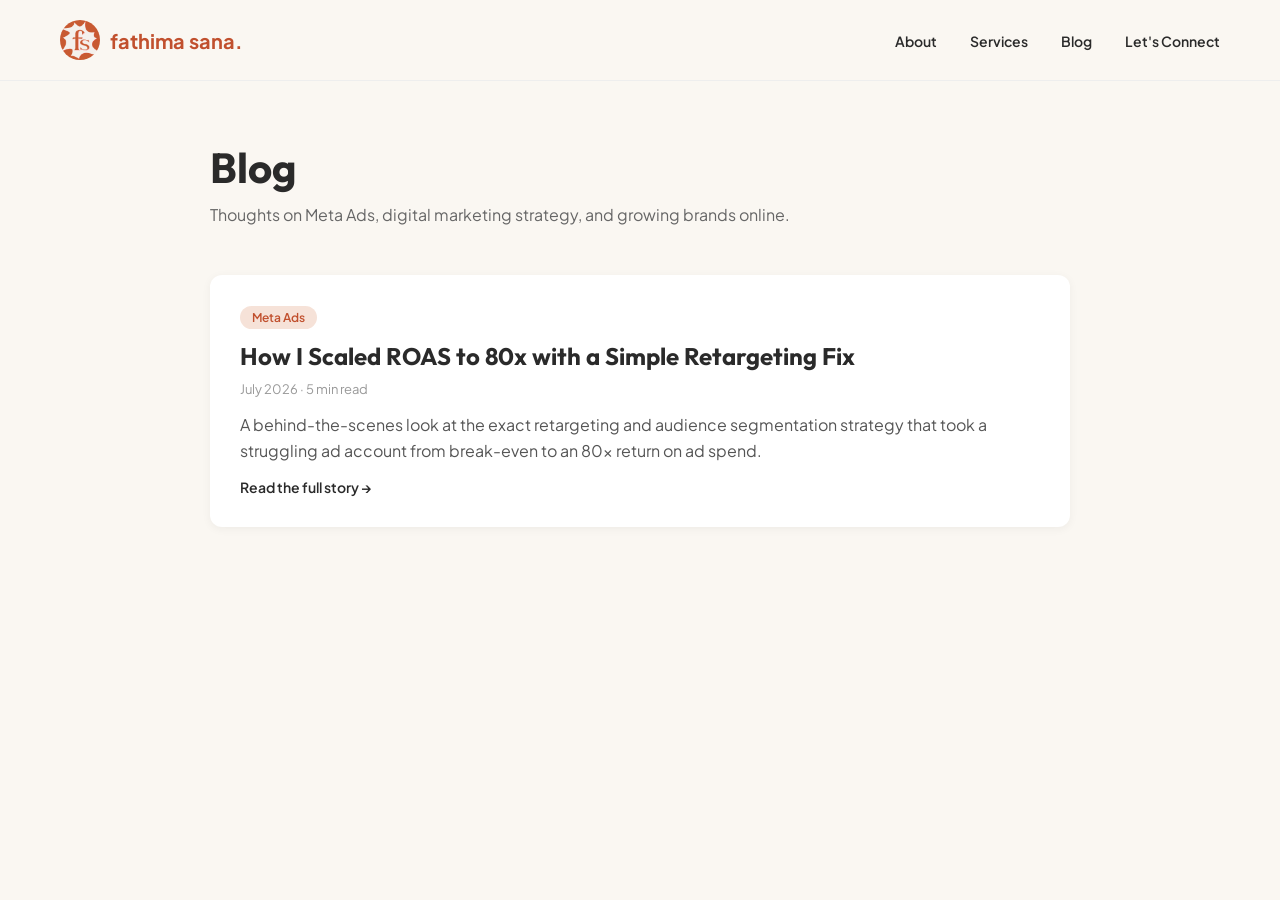
==== blog/index.html @ 4b66045c "add blog section" ====
<!DOCTYPE html>
<html lang="en">

<head>
    <meta charset="UTF-8">
    <meta name="viewport" content="width=device-width, initial-scale=1.0">
    <title>Blog | Fathima Sana C - Digital Marketing Insights</title>
    <meta name="description"
        content="Digital marketing insights, Meta Ads strategies, and lead generation tips from Fathima Sana C.">
    <link rel="icon" type="image/png" href="../logo.png">
    <link rel="preconnect" href="https://fonts.googleapis.com">
    <link rel="preconnect" href="https://fonts.gstatic.com" crossorigin>
    <link
        href="https://fonts.googleapis.com/css2?family=Outfit:wght@300;400;500;600;700&family=Plus+Jakarta+Sans:wght@400;500;600&display=swap"
        rel="stylesheet">
    <style>
        * {
            margin: 0;
            padding: 0;
            box-sizing: border-box;
        }

        body {
            font-family: 'Plus Jakarta Sans', sans-serif;
            color: #2a2a2a;
            background: #faf7f2;
        }

        h1,
        h2,
        h3 {
            font-family: 'Outfit', sans-serif;
        }

        header {
            display: flex;
            justify-content: space-between;
            align-items: center;
            padding: 20px 60px;
            background: #faf7f2;
            border-bottom: 1px solid #eee;
        }

        .logo {
            display: flex;
            align-items: center;
            gap: 10px;
            font-weight: 700;
            color: #c1502e;
            font-size: 20px;
            text-decoration: none;
        }

        .logo img {
            width: 40px;
            height: 40px;
            border-radius: 50%;
        }

        nav a {
            margin-left: 30px;
            text-decoration: none;
            color: #2a2a2a;
            font-weight: 600;
            font-size: 14px;
        }

        .container {
            max-width: 900px;
            margin: 0 auto;
            padding: 60px 20px;
        }

        .page-title {
            font-size: 42px;
            margin-bottom: 10px;
        }

        .page-subtitle {
            color: #666;
            margin-bottom: 50px;
            font-size: 16px;
        }

        .post-card {
            background: #fff;
            border-radius: 12px;
            padding: 30px;
            margin-bottom: 25px;
            box-shadow: 0 2px 10px rgba(0, 0, 0, 0.05);
            transition: transform 0.2s;
        }

        .post-card:hover {
            transform: translateY(-3px);
        }

        .post-tag {
            display: inline-block;
            background: #f6e2d8;
            color: #c1502e;
            font-size: 12px;
            font-weight: 600;
            padding: 4px 12px;
            border-radius: 20px;
            margin-bottom: 12px;
        }

        .post-card h2 {
            font-size: 24px;
            margin-bottom: 10px;
        }

        .post-card a {
            text-decoration: none;
            color: #2a2a2a;
        }

        .post-meta {
            color: #999;
            font-size: 13px;
            margin-bottom: 15px;
        }

        .post-excerpt {
            color: #555;
            line-height: 1.6;
        }

        .read-more {
            color: #c1502e;
            font-weight: 600;
            font-size: 14px;
            margin-top: 15px;
            display: inline-block;
        }
    </style>
</head>

<body>

    <header>
        <a href="../index.html" class="logo">
            <img src="../logo.png" alt="Fathima Sana logo">
            fathima sana.
        </a>
        <nav>
            <a href="../index.html#about">About</a>
            <a href="../index.html#services">Services</a>
            <a href="index.html">Blog</a>
            <a href="../index.html#connect">Let's Connect</a>
        </nav>
    </header>

    <div class="container">
        <h1 class="page-title">Blog</h1>
        <p class="page-subtitle">Thoughts on Meta Ads, digital marketing strategy, and growing brands online.</p>

        <div class="post-card">
            <span class="post-tag">Meta Ads</span>
            <h2><a href="how-i-scaled-roas.html">How I Scaled ROAS to 80x with a Simple Retargeting Fix</a></h2>
            <p class="post-meta">July 2026 · 5 min read</p>
            <p class="post-excerpt">A behind-the-scenes look at the exact retargeting and audience segmentation strategy
                that took a struggling ad account from break-even to an 80x return on ad spend.</p>
            <a href="how-i-scaled-roas.html" class="read-more">Read the full story →</a>
        </div>

    </div>

</body>

</html>
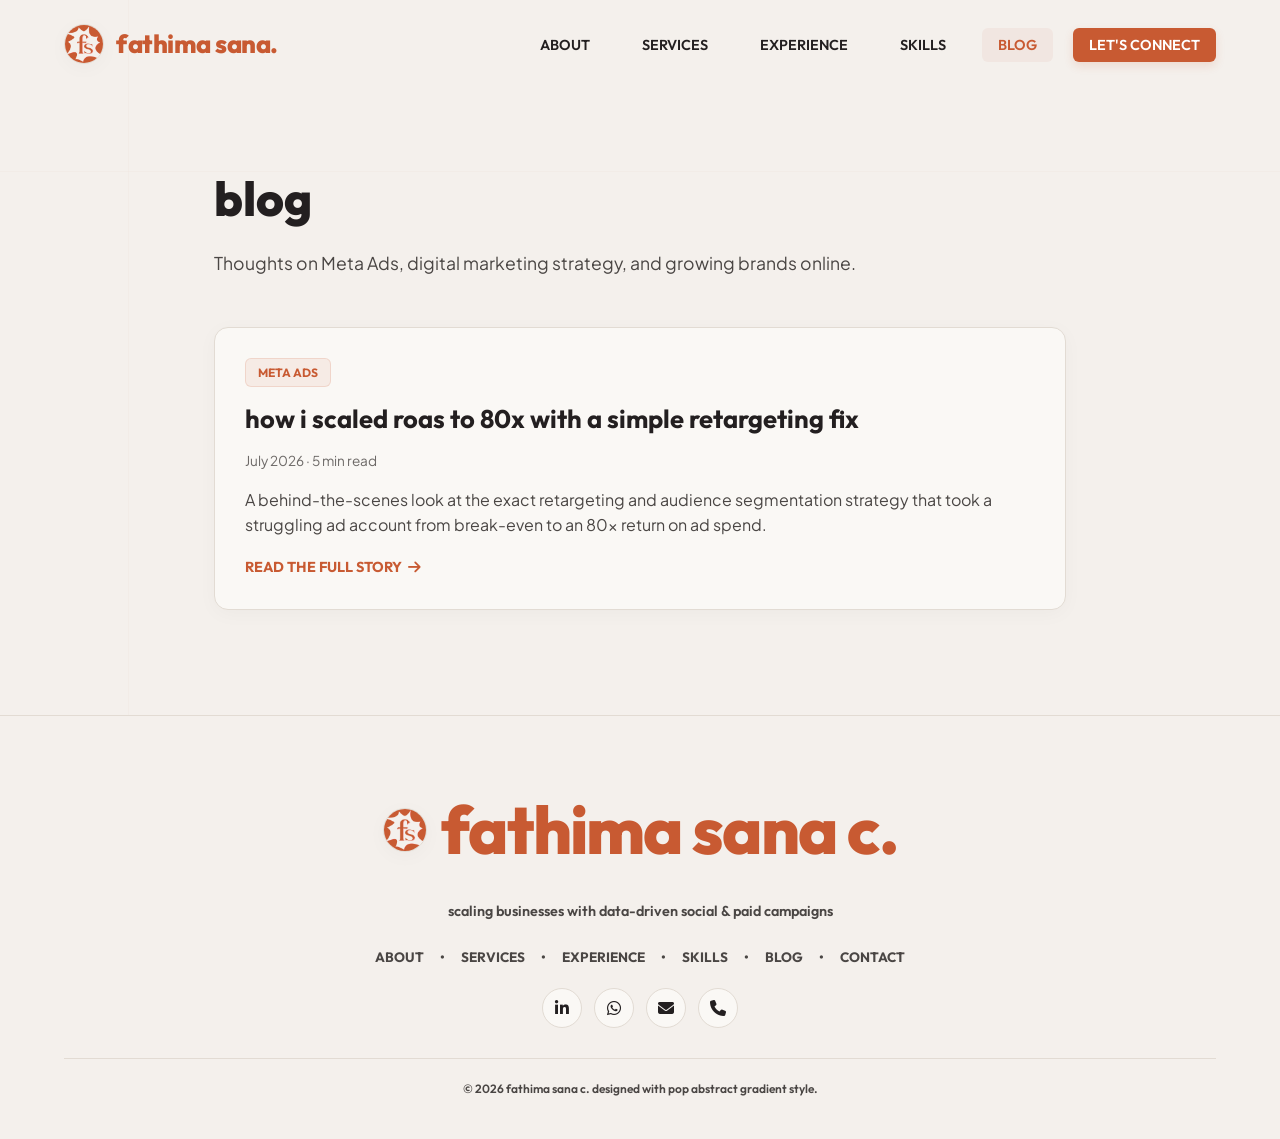
==== commit 6797e50d: "updates" ====
--- a/blog/index.html
+++ b/blog/index.html
@@ -8,151 +8,175 @@
     <meta name="description"
         content="Digital marketing insights, Meta Ads strategies, and lead generation tips from Fathima Sana C.">
     <link rel="icon" type="image/png" href="../logo.png">
+    
+    <!-- Canonical URL -->
+    <link rel="canonical" href="https://www.iamsana.com/blog">
+
+    <!-- Open Graph / Facebook -->
+    <meta property="og:type" content="website">
+    <meta property="og:url" content="https://www.iamsana.com/blog">
+    <meta property="og:title" content="Blog | Fathima Sana C - Digital Marketing Insights">
+    <meta property="og:description" content="Digital marketing insights, Meta Ads strategies, and lead generation tips from Fathima Sana C.">
+    <meta property="og:image" content="https://www.iamsana.com/logo.png">
+
+    <!-- Twitter -->
+    <meta name="twitter:card" content="summary_large_image">
+    <meta name="twitter:url" content="https://www.iamsana.com/blog">
+    <meta name="twitter:title" content="Blog | Fathima Sana C - Digital Marketing Insights">
+    <meta name="twitter:description" content="Digital marketing insights, Meta Ads strategies, and lead generation tips from Fathima Sana C.">
+    <meta name="twitter:image" content="https://www.iamsana.com/logo.png">
+
+    <!-- Google Fonts: Outfit for display headings, Plus Jakarta Sans for readable body -->
     <link rel="preconnect" href="https://fonts.googleapis.com">
     <link rel="preconnect" href="https://fonts.gstatic.com" crossorigin>
     <link
-        href="https://fonts.googleapis.com/css2?family=Outfit:wght@300;400;500;600;700&family=Plus+Jakarta+Sans:wght@400;500;600&display=swap"
+        href="https://fonts.googleapis.com/css2?family=Outfit:wght@300;400;500;600;700;800&family=Plus+Jakarta+Sans:wght@300;400;500;600;700;800&display=swap"
         rel="stylesheet">
+
+    <!-- FontAwesome Icons -->
+    <link rel="stylesheet" href="https://cdnjs.cloudflare.com/ajax/libs/font-awesome/6.4.0/css/all.min.css"
+        integrity="sha512-iecdLmaskl7CVkqkXNQ/ZH/XLlvWZOJyj7Yy7tcenmpD1ypASozpmT/E0iPtmFIB46ZmdtAc9eNBvH0H/ZpiBw=="
+        crossorigin="anonymous" referrerpolicy="no-referrer" />
+
+    <!-- Main Stylesheet -->
+    <link rel="stylesheet" href="../style.css">
+
     <style>
-        * {
-            margin: 0;
-            padding: 0;
-            box-sizing: border-box;
-        }
-
-        body {
-            font-family: 'Plus Jakarta Sans', sans-serif;
-            color: #2a2a2a;
-            background: #faf7f2;
-        }
-
-        h1,
-        h2,
-        h3 {
-            font-family: 'Outfit', sans-serif;
-        }
-
-        header {
-            display: flex;
-            justify-content: space-between;
-            align-items: center;
-            padding: 20px 60px;
-            background: #faf7f2;
-            border-bottom: 1px solid #eee;
-        }
-
-        .logo {
-            display: flex;
-            align-items: center;
-            gap: 10px;
-            font-weight: 700;
-            color: #c1502e;
-            font-size: 20px;
-            text-decoration: none;
-        }
-
-        .logo img {
-            width: 40px;
-            height: 40px;
-            border-radius: 50%;
-        }
-
-        nav a {
-            margin-left: 30px;
-            text-decoration: none;
-            color: #2a2a2a;
-            font-weight: 600;
-            font-size: 14px;
-        }
-
-        .container {
+        /* Blog specific design system mappings */
+        .blog-container {
             max-width: 900px;
             margin: 0 auto;
-            padding: 60px 20px;
+            padding: 160px 24px 80px; /* Space for fixed header */
+            position: relative;
+            z-index: 1;
         }
 
         .page-title {
-            font-size: 42px;
-            margin-bottom: 10px;
+            font-size: 3rem;
+            font-weight: 800;
+            margin-bottom: 12px;
+            color: var(--color-dark);
+            text-transform: lowercase;
+            font-family: var(--font-pop);
         }
 
         .page-subtitle {
-            color: #666;
+            color: var(--color-slate-medium);
             margin-bottom: 50px;
-            font-size: 16px;
+            font-size: 1.1rem;
+            font-family: var(--font-body);
         }
 
         .post-card {
-            background: #fff;
-            border-radius: 12px;
+            background-color: var(--bg-secondary);
+            border: 1px solid var(--border-color);
+            border-radius: var(--radius-md);
             padding: 30px;
             margin-bottom: 25px;
-            box-shadow: 0 2px 10px rgba(0, 0, 0, 0.05);
-            transition: transform 0.2s;
+            box-shadow: var(--shadow-soft-purple);
+            transition: all 0.3s cubic-bezier(0.4, 0, 0.2, 1);
         }
 
         .post-card:hover {
             transform: translateY(-3px);
+            box-shadow: var(--shadow-hover-purple);
         }
 
         .post-tag {
             display: inline-block;
-            background: #f6e2d8;
-            color: #c1502e;
-            font-size: 12px;
-            font-weight: 600;
+            background-color: rgba(200, 90, 50, 0.08);
+            color: var(--color-terracotta);
+            font-size: 0.75rem;
+            font-weight: 700;
             padding: 4px 12px;
-            border-radius: 20px;
+            border-radius: var(--radius-sm);
             margin-bottom: 12px;
+            border: 1px solid rgba(200, 90, 50, 0.15);
+            text-transform: uppercase;
+            font-family: var(--font-pop);
         }
 
         .post-card h2 {
-            font-size: 24px;
+            font-size: 1.6rem;
             margin-bottom: 10px;
-        }
-
-        .post-card a {
+            font-family: var(--font-pop);
+            text-transform: lowercase;
+        }
+
+        .post-card h2 a {
             text-decoration: none;
-            color: #2a2a2a;
+            color: var(--color-dark);
+            transition: color 0.3s;
+        }
+
+        .post-card h2 a:hover {
+            color: var(--color-terracotta);
         }
 
         .post-meta {
-            color: #999;
-            font-size: 13px;
+            color: var(--color-slate-medium);
+            font-size: 0.85rem;
             margin-bottom: 15px;
+            opacity: 0.8;
+            font-family: var(--font-body);
         }
 
         .post-excerpt {
-            color: #555;
+            color: var(--color-slate-medium);
             line-height: 1.6;
+            margin-bottom: 15px;
         }
 
         .read-more {
-            color: #c1502e;
-            font-weight: 600;
-            font-size: 14px;
-            margin-top: 15px;
-            display: inline-block;
+            color: var(--color-terracotta);
+            font-weight: 700;
+            font-size: 0.9rem;
+            text-transform: uppercase;
+            font-family: var(--font-pop);
+            display: inline-flex;
+            align-items: center;
+            gap: 6px;
+            transition: gap 0.3s;
+        }
+        
+        .read-more:hover {
+            gap: 10px;
         }
     </style>
 </head>
 
 <body>
 
-    <header>
-        <a href="../index.html" class="logo">
-            <img src="../logo.png" alt="Fathima Sana logo">
-            fathima sana.
-        </a>
-        <nav>
-            <a href="../index.html#about">About</a>
-            <a href="../index.html#services">Services</a>
-            <a href="index.html">Blog</a>
-            <a href="../index.html#connect">Let's Connect</a>
+    <!-- Abstract Background Grid Elements -->
+    <div class="bg-grid-container">
+        <div class="bg-grid-line line-horizontal"></div>
+        <div class="bg-grid-line line-vertical"></div>
+    </div>
+
+    <!-- Floating Navigation -->
+    <header class="navbar-container">
+        <nav class="navbar" id="navbar">
+            <div class="logo">
+                <a href="../" class="logo-link">
+                    <img src="../logo.png" alt="Fathima Sana C. - Digital Marketer & Meta Ads Specialist Logo" class="navbar-logo">
+                    <span class="signature-logo">Fathima Sana.</span>
+                </a>
+            </div>
+            <ul class="nav-links">
+                <li><a href="../#about" class="nav-link">About</a></li>
+                <li><a href="../#services" class="nav-link">Services</a></li>
+                <li><a href="../#experience" class="nav-link">Experience</a></li>
+                <li><a href="../#skills" class="nav-link">Skills</a></li>
+                <li><a href="./" class="nav-link active">Blog</a></li>
+                <li><a href="../#contact" class="nav-link nav-btn">Let's Connect</a></li>
+            </ul>
+            <div class="menu-toggle" id="mobile-menu-btn">
+                <i class="fa-solid fa-bars-staggered"></i>
+            </div>
         </nav>
     </header>
 
-    <div class="container">
+    <div class="blog-container">
         <h1 class="page-title">Blog</h1>
         <p class="page-subtitle">Thoughts on Meta Ads, digital marketing strategy, and growing brands online.</p>
 
@@ -162,11 +186,48 @@
             <p class="post-meta">July 2026 · 5 min read</p>
             <p class="post-excerpt">A behind-the-scenes look at the exact retargeting and audience segmentation strategy
                 that took a struggling ad account from break-even to an 80x return on ad spend.</p>
-            <a href="how-i-scaled-roas.html" class="read-more">Read the full story →</a>
+            <a href="how-i-scaled-roas.html" class="read-more">Read the full story <i class="fa-solid fa-arrow-right"></i></a>
         </div>
-
     </div>
 
+    <!-- Unified Consistent Footer -->
+    <footer class="footer">
+        <div class="container footer-content text-center">
+            <div class="footer-logo-wrapper">
+                <img src="../logo.png" alt="Fathima Sana C. Brand Icon" class="footer-logo-img" loading="lazy">
+                <h2 class="footer-logo">Fathima Sana C.</h2>
+            </div>
+            <p class="footer-tagline">Scaling businesses with data-driven social &amp; paid campaigns</p>
+
+            <!-- Footer Internal Navigation Links for SEO Crawlability -->
+            <div class="footer-links">
+                <a href="../#about">About</a> •
+                <a href="../#services">Services</a> •
+                <a href="../#experience">Experience</a> •
+                <a href="../#skills">Skills</a> •
+                <a href="./">Blog</a> •
+                <a href="../#contact">Contact</a>
+            </div>
+            <div class="footer-socials">
+                <a href="https://linkedin.com/in/fathima-sana-c" target="_blank" rel="noopener noreferrer"
+                    class="social-circle"><i class="fa-brands fa-linkedin-in"></i></a>
+                <a href="https://wa.me/919946480615" target="_blank" rel="noopener noreferrer" class="social-circle"><i
+                        class="fa-brands fa-whatsapp"></i></a>
+                <a href="mailto:fathimasanac1@gmail.com" class="social-circle"><i class="fa-solid fa-envelope"></i></a>
+                <a href="tel:+919946480615" class="social-circle"><i class="fa-solid fa-phone"></i></a>
+            </div>
+            <div class="footer-credits">
+                <p>© 2026 Fathima Sana C. Designed with pop abstract gradient style.</p>
+            </div>
+        </div>
+    </footer>
+
+    <!-- Custom Cursor Elements -->
+    <div class="custom-cursor-ring" id="custom-cursor-ring"></div>
+    <div class="custom-cursor-dot" id="custom-cursor-dot"></div>
+
+    <script src="../config.js" defer></script>
+    <script src="../script.js" defer></script>
 </body>
 
 </html>
--- a/style.css
+++ b/style.css
@@ -0,0 +1,2268 @@
+/* ==========================================================================
+   POP ABSTRACT DESIGN SYSTEM & VARIABLES
+   ========================================================================== */
+:root {
+  /* Colors */
+  --bg-primary: #F4F0EC; /* Warm light cream background */
+  --bg-secondary: #FAF8F5; /* Pure white / soft ivory card background */
+  --color-terracotta: #C85A32; /* Rich earth tone brand color */
+  --color-olive: #4C644D; /* Elegant olive green */
+  --color-slate-blue: #4E657A; /* Modern slate blue */
+  --color-dark: #231F20; /* Slate black / charcoal text */
+  --color-slate-medium: #4A4644; /* Muted warm dark grey for body copy */
+  --border-color: #E2DBD3; /* Subtle warm border */
+  --success-color: #10B981;
+  
+  /* Brand mappings */
+  --color-primary: var(--color-terracotta);
+  --color-primary-light: var(--color-slate-blue);
+  --color-secondary: var(--color-olive);
+  
+  /* Fonts */
+  --font-pop: 'Outfit', sans-serif; /* Modern geometric display sans */
+  --font-cursive: 'Outfit', sans-serif; /* Fallback to clean sans */
+  --font-body: 'Plus Jakarta Sans', sans-serif;
+
+  /* Shadows */
+  --shadow-soft-purple: 0 4px 20px rgba(35, 31, 32, 0.03);
+  --shadow-hover-purple: 0 10px 30px rgba(35, 31, 32, 0.06);
+  --shadow-pop-tint: 4px 4px 0px rgba(200, 90, 50, 0.08);
+  --shadow-pop-hover: 8px 8px 0px rgba(200, 90, 50, 0.15);
+  
+  /* Border Radius */
+  --radius-sm: 6px;
+  --radius-md: 14px;
+  --radius-lg: 24px;
+  --radius-xl: 40px;
+  
+  /* Layout */
+  --max-width: 1200px;
+}
+
+/* ==========================================================================
+   BASE STYLE & RESET
+   ========================================================================== */
+* {
+  margin: 0;
+  padding: 0;
+  box-sizing: border-box;
+}
+
+html {
+  scroll-behavior: smooth;
+  font-size: 16px;
+}
+
+body {
+  background-color: var(--bg-primary);
+  color: var(--color-dark);
+  font-family: var(--font-body);
+  line-height: 1.6;
+  overflow-x: hidden;
+  position: relative;
+  min-height: 100vh;
+}
+
+a {
+  text-decoration: none;
+  color: inherit;
+  transition: all 0.3s cubic-bezier(0.4, 0, 0.2, 1);
+}
+
+ul {
+  list-style: none;
+}
+
+img {
+  max-width: 100%;
+  height: auto;
+  display: block;
+}
+
+.container {
+  width: 100%;
+  max-width: var(--max-width);
+  margin: 0 auto;
+  padding: 0 24px;
+}
+
+.text-center {
+  text-align: center;
+}
+
+.semibold {
+  font-weight: 600;
+  color: var(--color-primary);
+}
+
+.weight-bold {
+  font-weight: 700;
+}
+
+/* ==========================================================================
+   MINIMALIST BACKGROUND SYSTEM
+   ========================================================================== */
+.bg-grid-container {
+  position: absolute;
+  top: 0;
+  left: 0;
+  width: 100%;
+  height: 100%;
+  pointer-events: none;
+  z-index: 0;
+  overflow: hidden;
+  opacity: 0.12;
+}
+
+.bg-grid-line {
+  position: absolute;
+  background-color: var(--color-terracotta);
+}
+
+.line-horizontal {
+  top: 15%;
+  left: 0;
+  width: 100%;
+  height: 1px;
+  opacity: 0.2;
+}
+
+.line-vertical {
+  top: 0;
+  left: 10%;
+  width: 1px;
+  height: 100%;
+  opacity: 0.2;
+}
+
+/* ==========================================================================
+   NAVIGATION
+   ========================================================================== */
+.navbar-container {
+  position: fixed;
+  top: 0;
+  left: 0;
+  width: 100%;
+  z-index: 1000;
+  padding: 24px 0;
+  transition: all 0.4s cubic-bezier(0.4, 0, 0.2, 1);
+}
+
+.navbar-container.scrolled {
+  padding: 14px 0;
+  background-color: rgba(244, 240, 236, 0.9);
+  backdrop-filter: blur(12px);
+  -webkit-backdrop-filter: blur(12px);
+  border-bottom: 1px solid var(--border-color);
+  box-shadow: 0 4px 20px rgba(35, 31, 32, 0.02);
+}
+
+.navbar {
+  display: flex;
+  justify-content: space-between;
+  align-items: center;
+  width: 100%;
+  max-width: var(--max-width);
+  margin: 0 auto;
+  padding: 0 24px;
+}
+
+.signature-logo {
+  font-family: var(--font-pop);
+  font-size: 1.6rem;
+  font-weight: 800;
+  color: var(--color-terracotta);
+  letter-spacing: -0.5px;
+  position: relative;
+  display: inline-block;
+  text-transform: lowercase;
+}
+
+.nav-links {
+  display: flex;
+  align-items: center;
+  gap: 20px;
+}
+
+.nav-link {
+  font-family: var(--font-pop);
+  font-weight: 600;
+  color: var(--color-dark);
+  font-size: 0.9rem;
+  text-transform: uppercase;
+  padding: 8px 16px;
+  border-radius: var(--radius-sm);
+  transition: all 0.3s ease;
+}
+
+.nav-link:hover, .nav-link.active {
+  color: var(--color-terracotta);
+  background-color: rgba(200, 90, 50, 0.06);
+}
+
+.nav-btn {
+  background-color: var(--color-terracotta);
+  color: #FFFFFF !important;
+  border-radius: var(--radius-sm);
+  box-shadow: 0 4px 10px rgba(200, 90, 50, 0.15);
+}
+
+.nav-btn:hover {
+  background-color: #b54c27;
+  transform: translateY(-2px);
+  box-shadow: 0 6px 14px rgba(200, 90, 50, 0.25);
+}
+
+.menu-toggle {
+  display: none;
+  font-size: 1.4rem;
+  color: var(--color-terracotta);
+  cursor: pointer;
+  padding: 6px;
+  border-radius: var(--radius-sm);
+  background-color: rgba(200, 90, 50, 0.05);
+}
+
+/* ==========================================================================
+   BUTTONS (Minimalist Earthy Style)
+   ========================================================================== */
+.btn-pop {
+  display: inline-flex;
+  align-items: center;
+  gap: 8px;
+  padding: 14px 28px;
+  border-radius: var(--radius-sm);
+  font-family: var(--font-pop);
+  font-weight: 700;
+  font-size: 0.95rem;
+  text-transform: uppercase;
+  cursor: pointer;
+  transition: all 0.3s cubic-bezier(0.4, 0, 0.2, 1);
+  border: none;
+}
+
+.btn-primary {
+  background-color: var(--color-terracotta);
+  color: #FFFFFF;
+  box-shadow: 0 4px 12px rgba(200, 90, 50, 0.15);
+}
+
+.btn-primary:hover {
+  background-color: #b54c27;
+  transform: translateY(-3px);
+  box-shadow: 0 8px 18px rgba(200, 90, 50, 0.25);
+}
+
+.btn-secondary {
+  background-color: var(--bg-secondary);
+  color: var(--color-dark);
+  border: 1px solid var(--border-color);
+  box-shadow: var(--shadow-soft-purple);
+}
+
+.btn-secondary:hover {
+  background-color: var(--bg-primary);
+  border-color: var(--color-slate-blue);
+  transform: translateY(-3px);
+  box-shadow: var(--shadow-hover-purple);
+}
+
+.btn-block {
+  width: 100%;
+  justify-content: center;
+}
+
+/* ==========================================================================
+   HERO SECTION (Earthy Minimalist Style)
+   ========================================================================== */
+.hero-section {
+  padding: 160px 0 80px 0;
+  position: relative;
+  z-index: 1;
+}
+
+.hero-container {
+  display: grid;
+  grid-template-columns: 1.15fr 0.85fr;
+  gap: 50px;
+  align-items: center;
+}
+
+.badge-pop {
+  display: inline-block;
+  background-color: rgba(200, 90, 50, 0.08);
+  color: var(--color-terracotta);
+  padding: 6px 14px;
+  font-family: var(--font-pop);
+  font-weight: 700;
+  font-size: 0.8rem;
+  letter-spacing: 0.5px;
+  border-radius: var(--radius-sm);
+  margin-bottom: 20px;
+  border: 1px solid rgba(200, 90, 50, 0.15);
+}
+
+.pulse-dot {
+  display: inline-block;
+  width: 8px;
+  height: 8px;
+  background-color: var(--success-color);
+  border-radius: 50%;
+  margin-right: 6px;
+  vertical-align: middle;
+  position: relative;
+}
+
+.pulse-dot::after {
+  content: '';
+  position: absolute;
+  top: 0;
+  left: 0;
+  width: 100%;
+  height: 100%;
+  background-color: var(--success-color);
+  border-radius: 50%;
+  animation: pulse 1.5s infinite;
+}
+
+@keyframes pulse {
+  0% { transform: scale(1); opacity: 1; }
+  100% { transform: scale(2.5); opacity: 0; }
+}
+
+.hero-title {
+  font-family: var(--font-pop);
+  font-size: 3.6rem;
+  font-weight: 800;
+  line-height: 1.1;
+  color: var(--color-dark);
+  margin-bottom: 16px;
+  text-transform: lowercase;
+}
+
+.highlight-pop {
+  display: inline-block;
+  color: var(--color-terracotta);
+  padding: 0;
+  border-radius: 0;
+  box-shadow: none;
+  transform: none;
+  transition: none;
+}
+
+.hero-subtitle {
+  font-family: var(--font-pop);
+  font-size: 1.15rem;
+  font-weight: 600;
+  color: var(--color-slate-blue);
+  margin-bottom: 24px;
+  text-transform: uppercase;
+}
+
+.hero-description {
+  font-size: 1rem;
+  color: var(--color-slate-medium);
+  margin-bottom: 36px;
+  line-height: 1.6;
+  max-width: 580px;
+}
+
+.hero-description strong {
+  color: var(--color-terracotta);
+  font-weight: 700;
+}
+
+.hero-ctas {
+  display: flex;
+  gap: 16px;
+  margin-bottom: 36px;
+}
+
+.hero-contact-quick {
+  display: flex;
+  gap: 20px;
+  font-family: var(--font-pop);
+  font-weight: 600;
+  font-size: 0.85rem;
+  color: var(--color-slate-medium);
+}
+
+.quick-link {
+  display: flex;
+  align-items: center;
+  gap: 8px;
+}
+
+.quick-link i {
+  color: var(--color-slate-blue);
+}
+
+/* Hero Right Side Earthy Visual Stack */
+.hero-visual {
+  position: relative;
+  height: 400px;
+  display: flex;
+  justify-content: flex-end; /* Align stack to the right edge */
+  align-items: center;
+  padding-right: 25px; /* Offset to keep ROI card (-25px right) perfectly aligned with content container */
+}
+
+.visual-card-stack {
+  position: relative;
+  width: 320px;
+  height: 380px;
+}
+
+.visual-card {
+  position: absolute;
+  background-color: var(--bg-secondary);
+  border: 1px solid var(--border-color);
+  box-shadow: var(--shadow-soft-purple);
+  transition: all 0.3s cubic-bezier(0.4, 0, 0.2, 1);
+}
+
+/* Central Polaroid-like Frame Card */
+.main-photo-card {
+  width: 270px;
+  left: 25px;
+  top: 20px;
+  z-index: 2;
+  padding: 14px 14px 20px 14px;
+  border-radius: var(--radius-md);
+}
+
+.main-photo-card:hover {
+  transform: translateY(-5px);
+  box-shadow: var(--shadow-hover-purple);
+}
+
+.photo-frame {
+  width: 100%;
+  height: 230px;
+  overflow: hidden;
+  border-radius: var(--radius-sm);
+  border: 1px solid var(--border-color);
+  background-color: var(--bg-primary);
+}
+
+.photo-frame img {
+  width: 100%;
+  height: 100%;
+  object-fit: cover;
+}
+
+.photo-caption {
+  margin-top: 14px;
+  text-align: center;
+  display: flex;
+  flex-direction: column;
+  gap: 4px;
+}
+
+.photo-title {
+  font-family: var(--font-pop);
+  font-weight: 800;
+  font-size: 1.1rem;
+  color: var(--color-dark);
+  letter-spacing: -0.5px;
+  text-transform: lowercase;
+}
+
+.photo-subtitle {
+  font-family: var(--font-body);
+  font-size: 0.85rem;
+  color: var(--color-terracotta);
+}
+
+/* Floating Overlay Stat Cards */
+.stat-badge-card {
+  padding: 14px 18px;
+  border-radius: var(--radius-md);
+  display: flex;
+  flex-direction: column;
+  gap: 4px;
+  background-color: var(--bg-secondary);
+}
+
+.stat-badge-card:hover {
+  transform: translateY(-5px);
+  box-shadow: var(--shadow-pop-hover);
+}
+
+.badge-tag {
+  font-family: var(--font-pop);
+  font-weight: 700;
+  font-size: 0.65rem;
+  text-transform: uppercase;
+}
+
+.badge-value {
+  font-family: var(--font-pop);
+  font-weight: 800;
+  font-size: 1.45rem;
+  line-height: 1.1;
+}
+
+.badge-label {
+  font-size: 0.75rem;
+}
+
+/* Specific Positioning for overlays */
+.roi-card {
+  top: -10px;
+  right: -25px;
+  z-index: 3;
+  width: 160px;
+  background-color: var(--color-slate-blue) !important;
+  color: #FFFFFF !important;
+  border-color: var(--color-slate-blue);
+}
+
+.roi-card .badge-tag {
+  color: rgba(255, 255, 255, 0.75);
+}
+
+.roi-card .badge-value {
+  color: #FFFFFF;
+}
+
+.roi-card .badge-label {
+  color: rgba(255, 255, 255, 0.75);
+}
+
+.leads-card {
+  bottom: 20px;
+  left: -35px;
+  z-index: 3;
+  width: 165px;
+  background-color: var(--color-terracotta) !important;
+  color: #FFFFFF !important;
+  border-color: var(--color-terracotta);
+}
+
+.leads-card .badge-tag {
+  color: rgba(255, 255, 255, 0.75);
+}
+
+.leads-card .badge-value {
+  color: #FFFFFF;
+}
+
+.leads-card .badge-label {
+  color: rgba(255, 255, 255, 0.75);
+}
+
+.client-badge {
+  display: inline-block;
+  background-color: var(--color-terracotta);
+  color: #FFFFFF;
+  padding: 2px 8px;
+  font-family: var(--font-pop);
+  font-weight: 700;
+  font-size: 0.7rem;
+  border-radius: var(--radius-sm);
+  margin-bottom: 8px;
+}
+
+/* ==========================================================================
+   STATS BAR
+   ========================================================================== */
+.stats-section {
+  background-color: var(--bg-primary);
+  border-top: 1px solid var(--border-color);
+  border-bottom: 1px solid var(--border-color);
+  padding: 40px 0;
+  position: relative;
+  z-index: 10;
+}
+
+.stats-container {
+  display: grid;
+  grid-template-columns: repeat(4, 1fr);
+  gap: 24px;
+}
+
+.stat-item {
+  display: flex;
+  align-items: center;
+  gap: 16px;
+  padding: 24px;
+  border-radius: var(--radius-md);
+  border: none;
+  transition: transform 0.3s cubic-bezier(0.4, 0, 0.2, 1);
+  color: #FFFFFF !important;
+}
+
+.stat-item:hover {
+  transform: translateY(-4px);
+  box-shadow: var(--shadow-hover-purple);
+}
+
+/* Alternating colors for stats items */
+.stat-item:nth-child(1) {
+  background-color: var(--color-terracotta);
+}
+.stat-item:nth-child(2) {
+  background-color: var(--color-slate-blue);
+}
+.stat-item:nth-child(3) {
+  background-color: var(--color-olive);
+}
+.stat-item:nth-child(4) {
+  background-color: var(--color-dark);
+}
+
+.stat-icon-wrapper {
+  width: 48px;
+  height: 48px;
+  border-radius: var(--radius-sm);
+  background-color: rgba(255, 255, 255, 0.15);
+  display: flex;
+  align-items: center;
+  justify-content: center;
+  font-size: 1.25rem;
+  color: #FFFFFF;
+  flex-shrink: 0;
+  border: 1px solid rgba(255, 255, 255, 0.1);
+}
+
+.stat-info {
+  display: flex;
+  flex-direction: column;
+}
+
+.stat-val {
+  font-family: var(--font-pop);
+  font-size: 1.6rem;
+  font-weight: 800;
+  color: #FFFFFF;
+  line-height: 1.1;
+  text-transform: lowercase;
+}
+
+.stat-desc {
+  font-size: 0.8rem;
+  color: rgba(255, 255, 255, 0.85);
+  margin-top: 4px;
+}
+
+/* ==========================================================================
+   SECTION COMMON HEADER
+   ========================================================================== */
+.section-header {
+  margin-bottom: 50px;
+}
+
+.section-title-pop {
+  font-family: var(--font-pop);
+  font-size: 2.8rem;
+  font-weight: 800;
+  color: var(--color-terracotta);
+  display: inline-block;
+  position: relative;
+  letter-spacing: -0.5px;
+  text-transform: lowercase;
+}
+
+/* Subheading underlines removed per design request */
+.section-title-pop::after {
+  display: none;
+}
+
+.section-subtitle {
+  font-family: var(--font-body);
+  font-weight: 500;
+  color: var(--color-slate-medium);
+  font-size: 0.95rem;
+  margin-top: 12px;
+}
+
+/* ==========================================================================
+   ABOUT / SUMMARY SECTION
+   ========================================================================== */
+.about-section {
+  padding: 100px 0;
+}
+
+.about-grid {
+  display: grid;
+  grid-template-columns: 1.1fr 0.9fr;
+  gap: 50px;
+  align-items: center;
+}
+
+/* Minimalist Document Style Card */
+.diary-style {
+  position: relative;
+  background-color: var(--bg-secondary);
+  border: 1px solid var(--border-color);
+  border-radius: var(--radius-lg);
+  box-shadow: var(--shadow-soft-purple);
+  padding: 40px;
+}
+
+.diary-style:hover {
+  box-shadow: var(--shadow-hover-purple);
+}
+
+.card-tape {
+  display: none;
+}
+
+.diary-title {
+  font-family: var(--font-pop);
+  font-weight: 700;
+  font-size: 1.2rem;
+  color: var(--color-terracotta);
+  text-transform: lowercase;
+  margin-bottom: 20px;
+  padding-bottom: 8px;
+  border-bottom: 1px solid var(--border-color);
+}
+
+.diary-paragraph {
+  font-size: 0.98rem;
+  color: var(--color-slate-medium);
+  margin-bottom: 18px;
+  line-height: 1.65;
+}
+
+.diary-footer {
+  text-align: right;
+  margin-top: 20px;
+}
+
+.signature {
+  font-family: var(--font-pop);
+  font-size: 1.4rem;
+  color: var(--color-terracotta);
+  font-weight: 700;
+  display: inline-block;
+  text-transform: lowercase;
+}
+
+/* Olive Green Quick Facts Box */
+.quick-facts-box {
+  background-color: var(--color-olive);
+  border: none;
+  border-radius: var(--radius-lg);
+  padding: 35px;
+  box-shadow: var(--shadow-soft-purple);
+  color: #FFFFFF;
+}
+
+.quick-facts-box .facts-title {
+  color: #FFFFFF;
+  text-transform: lowercase;
+  font-size: 1.3rem;
+  font-family: var(--font-pop);
+  font-weight: 700;
+  margin-bottom: 24px;
+}
+
+.facts-list {
+  display: flex;
+  flex-direction: column;
+  gap: 22px;
+}
+
+.facts-list li {
+  display: flex;
+  gap: 16px;
+  align-items: flex-start;
+}
+
+.fact-icon {
+  width: 40px;
+  height: 40px;
+  border-radius: var(--radius-sm);
+  background-color: rgba(255, 255, 255, 0.15);
+  border: 1px solid rgba(255, 255, 255, 0.1);
+  display: flex;
+  align-items: center;
+  justify-content: center;
+  color: #FFFFFF;
+  font-size: 1rem;
+  flex-shrink: 0;
+}
+
+.fact-content h4 {
+  font-family: var(--font-pop);
+  font-weight: 700;
+  font-size: 0.9rem;
+  margin-bottom: 4px;
+  color: #FFFFFF;
+  text-transform: lowercase;
+}
+
+.fact-content p {
+  font-size: 0.9rem;
+  color: rgba(255, 255, 255, 0.85);
+  line-height: 1.45;
+}
+
+/* ==========================================================================
+   SERVICES
+   ========================================================================== */
+.services-section {
+  padding: 100px 0;
+  background-color: var(--bg-primary);
+  border-top: 1px solid var(--border-color);
+  border-bottom: 1px solid var(--border-color);
+}
+
+.services-grid {
+  display: grid;
+  grid-template-columns: repeat(2, 1fr);
+  gap: 30px;
+}
+
+.service-card {
+  background-color: var(--bg-secondary);
+  border: 1px solid var(--border-color);
+  border-radius: var(--radius-lg);
+  padding: 35px;
+  transition: all 0.3s cubic-bezier(0.4, 0, 0.2, 1);
+  box-shadow: var(--shadow-soft-purple);
+}
+
+.service-card:hover {
+  transform: translateY(-6px);
+  box-shadow: var(--shadow-hover-purple);
+  border-color: var(--color-terracotta);
+}
+
+.service-card-header {
+  display: flex;
+  align-items: center;
+  gap: 14px;
+  margin-bottom: 16px;
+}
+
+.service-icon {
+  width: 46px;
+  height: 46px;
+  border-radius: var(--radius-sm);
+  background-color: var(--bg-primary);
+  border: 1px solid var(--border-color);
+  color: var(--color-terracotta);
+  display: flex;
+  align-items: center;
+  justify-content: center;
+  font-size: 1.15rem;
+  transition: all 0.3s ease;
+}
+
+.service-card:hover .service-icon {
+  background-color: var(--color-terracotta);
+  color: #FFFFFF;
+  border-color: var(--color-terracotta);
+}
+
+.service-title {
+  font-family: var(--font-pop);
+  font-weight: 700;
+  font-size: 1.15rem;
+  color: var(--color-dark);
+  text-transform: lowercase;
+}
+
+.service-description {
+  font-size: 0.92rem;
+  color: var(--color-slate-medium);
+  margin-bottom: 20px;
+  line-height: 1.5;
+}
+
+.service-bullets {
+  display: flex;
+  flex-direction: column;
+  gap: 8px;
+}
+
+.service-bullets li {
+  font-family: var(--font-pop);
+  font-weight: 600;
+  font-size: 0.82rem;
+  color: var(--color-dark);
+  display: flex;
+  align-items: center;
+  gap: 6px;
+  text-transform: lowercase;
+}
+
+.service-bullets li::before {
+  content: "✦";
+  color: var(--color-terracotta);
+  font-size: 0.8rem;
+}
+
+/* ==========================================================================
+   EXPERIENCE SECTION (TIMELINE AS COLOR BARS)
+   ========================================================================== */
+.experience-section {
+  padding: 100px 0;
+}
+
+.experience-list {
+  max-width: 900px;
+  margin: 0 auto;
+  display: flex;
+  flex-direction: column;
+  gap: 24px;
+  position: relative;
+  z-index: 10;
+}
+
+.experience-block {
+  display: grid;
+  grid-template-columns: 0.35fr 0.65fr;
+  gap: 40px;
+  padding: 40px;
+  border-radius: var(--radius-md);
+  border: none;
+  transition: all 0.3s cubic-bezier(0.4, 0, 0.2, 1);
+  color: #FFFFFF !important;
+}
+
+.experience-block:hover {
+  transform: translateY(-4px);
+  box-shadow: var(--shadow-hover-purple);
+}
+
+/* Alternating solid colors for experience blocks */
+.experience-block:nth-child(odd) {
+  background-color: var(--color-slate-blue);
+}
+
+.experience-block:nth-child(even) {
+  background-color: var(--color-terracotta);
+}
+
+.experience-block:nth-child(3n) {
+  background-color: var(--color-olive);
+}
+
+.experience-meta {
+  display: flex;
+  flex-direction: column;
+  gap: 8px;
+}
+
+.experience-date {
+  font-family: var(--font-pop);
+  font-weight: 700;
+  font-size: 0.78rem;
+  color: #FFFFFF;
+  background-color: rgba(255, 255, 255, 0.15);
+  padding: 6px 12px;
+  border-radius: var(--radius-sm);
+  display: inline-block;
+  align-self: flex-start;
+  border: 1px solid rgba(255, 255, 255, 0.15);
+  text-transform: lowercase;
+}
+
+.experience-company {
+  font-family: var(--font-pop);
+  font-weight: 800;
+  font-size: 1.4rem;
+  color: #FFFFFF;
+  margin-top: 8px;
+  text-transform: lowercase;
+}
+
+.experience-location {
+  font-size: 0.85rem;
+  color: rgba(255, 255, 255, 0.8);
+}
+
+.experience-main {
+  display: flex;
+  flex-direction: column;
+}
+
+.experience-title {
+  font-family: var(--font-pop);
+  font-weight: 800;
+  font-size: 1.4rem;
+  color: #FFFFFF;
+  margin-bottom: 12px;
+  text-transform: lowercase;
+}
+
+.experience-summary {
+  font-size: 0.95rem;
+  color: rgba(255, 255, 255, 0.9);
+  margin-bottom: 20px;
+  line-height: 1.6;
+}
+
+.experience-details {
+  display: flex;
+  flex-direction: column;
+  gap: 12px;
+  padding-left: 20px;
+  list-style-type: square;
+}
+
+.experience-details li {
+  font-size: 0.9rem;
+  color: rgba(255, 255, 255, 0.85);
+  line-height: 1.5;
+  padding-left: 4px;
+}
+
+.experience-details li strong {
+  color: #FFFFFF;
+}
+
+/* ==========================================================================
+   SKILLS & EDUCATION
+   ========================================================================== */
+.skills-section {
+  padding: 100px 0;
+  background-color: var(--bg-secondary);
+  border-top: 1px solid var(--border-color);
+  border-bottom: 1px solid var(--border-color);
+}
+
+.skills-wrapper {
+  display: grid;
+  grid-template-columns: repeat(2, 1fr);
+  gap: 30px;
+  max-width: 900px;
+  margin: 0 auto 50px auto;
+}
+
+.skills-category {
+  background-color: var(--bg-primary);
+  border: 1px solid var(--border-color);
+  border-radius: var(--radius-lg);
+  padding: 30px;
+  box-shadow: var(--shadow-soft-purple);
+}
+
+.category-title {
+  font-family: var(--font-pop);
+  font-weight: 700;
+  font-size: 1.05rem;
+  text-transform: lowercase;
+  color: var(--color-dark);
+  margin-bottom: 20px;
+  display: flex;
+  align-items: center;
+  gap: 8px;
+}
+
+.category-title i {
+  color: var(--color-slate-blue);
+}
+
+.skills-tags {
+  display: flex;
+  flex-wrap: wrap;
+  gap: 8px;
+}
+
+.skill-tag {
+  background-color: var(--bg-secondary);
+  color: var(--color-dark);
+  font-family: var(--font-pop);
+  font-weight: 600;
+  font-size: 0.8rem;
+  padding: 6px 12px;
+  border: 1px solid var(--border-color);
+  border-radius: var(--radius-sm);
+  box-shadow: 0 2px 6px rgba(0, 0, 0, 0.02);
+  transition: all 0.2s ease;
+  text-transform: lowercase;
+}
+
+.skill-tag:hover {
+  background-color: var(--color-terracotta);
+  color: #FFFFFF;
+  border-color: var(--color-terracotta);
+  transform: translateY(-2px);
+  box-shadow: var(--shadow-soft-purple);
+}
+
+/* Education Card */
+.education-card-wrapper {
+  max-width: 900px;
+  margin: 0 auto;
+}
+
+.education-card {
+  background-color: var(--bg-primary);
+  border: 1px solid var(--border-color);
+  border-radius: var(--radius-lg);
+  padding: 24px;
+  box-shadow: var(--shadow-soft-purple);
+  display: flex;
+  align-items: center;
+  gap: 20px;
+  transition: all 0.3s ease;
+}
+
+.education-card:hover {
+  transform: translateY(-3px);
+  box-shadow: var(--shadow-hover-purple);
+}
+
+.edu-icon {
+  width: 48px;
+  height: 48px;
+  border-radius: 50%;
+  background-color: var(--bg-secondary);
+  border: 1px solid var(--border-color);
+  display: flex;
+  align-items: center;
+  justify-content: center;
+  font-size: 1.25rem;
+  color: var(--color-slate-blue);
+  flex-shrink: 0;
+}
+
+.edu-info {
+  display: flex;
+  flex-direction: column;
+}
+
+.edu-year {
+  font-family: var(--font-pop);
+  font-weight: 700;
+  font-size: 0.75rem;
+  color: var(--color-terracotta);
+  text-transform: lowercase;
+}
+
+.edu-degree {
+  font-family: var(--font-pop);
+  font-weight: 800;
+  font-size: 1.1rem;
+  color: var(--color-dark);
+  margin-top: 2px;
+  text-transform: lowercase;
+}
+
+.edu-major {
+  font-size: 0.9rem;
+  color: var(--color-slate-medium);
+  font-weight: 500;
+  text-transform: lowercase;
+}
+
+.edu-institute {
+  font-size: 0.85rem;
+  color: var(--color-slate-medium);
+  text-transform: lowercase;
+}
+
+/* ==========================================================================
+   CONTACT
+   ========================================================================== */
+.contact-section {
+  padding: 100px 0;
+}
+
+.contact-card {
+  background-color: var(--bg-secondary);
+  border: 1px solid var(--border-color);
+  border-radius: var(--radius-lg);
+  box-shadow: var(--shadow-soft-purple);
+  overflow: hidden;
+}
+
+.contact-grid {
+  display: grid;
+  grid-template-columns: 1fr 1fr;
+}
+
+.contact-info-panel {
+  background-color: var(--color-terracotta);
+  padding: 50px;
+  display: flex;
+  flex-direction: column;
+  justify-content: center;
+  color: #FFFFFF;
+}
+
+.contact-heading-pop {
+  font-family: var(--font-pop);
+  font-weight: 800;
+  font-size: 2.2rem;
+  color: #FFFFFF;
+  line-height: 1.15;
+  margin-bottom: 16px;
+  text-transform: lowercase;
+}
+
+.contact-subtext {
+  font-size: 0.95rem;
+  color: rgba(255, 255, 255, 0.85);
+  margin-bottom: 30px;
+  line-height: 1.5;
+}
+
+.contact-details-list {
+  display: flex;
+  flex-direction: column;
+  gap: 20px;
+  margin-bottom: 30px;
+}
+
+.contact-detail-item {
+  display: flex;
+  align-items: center;
+  gap: 14px;
+}
+
+.icon-circle {
+  width: 40px;
+  height: 40px;
+  border-radius: 50%;
+  background-color: rgba(255, 255, 255, 0.15);
+  border: 1px solid rgba(255, 255, 255, 0.1);
+  display: flex;
+  align-items: center;
+  justify-content: center;
+  color: #FFFFFF;
+  font-size: 0.95rem;
+  flex-shrink: 0;
+  box-shadow: 0 2px 6px rgba(0, 0, 0, 0.02);
+  transition: all 0.3s ease;
+}
+
+.contact-detail-item:hover .icon-circle {
+  background-color: #FFFFFF;
+  color: var(--color-terracotta);
+  border-color: #FFFFFF;
+}
+
+.detail-label {
+  display: block;
+  font-family: var(--font-pop);
+  font-weight: 700;
+  font-size: 0.7rem;
+  text-transform: lowercase;
+  color: rgba(255, 255, 255, 0.75);
+  letter-spacing: 0.5px;
+}
+
+.detail-value {
+  font-family: var(--font-pop);
+  font-weight: 700;
+  font-size: 0.95rem;
+  color: #FFFFFF;
+}
+
+.handdrawn-arrow-text {
+  font-family: var(--font-pop);
+  font-size: 1.1rem;
+  font-weight: 600;
+  color: #FFFFFF;
+  display: flex;
+  align-items: center;
+  gap: 8px;
+}
+
+.cursive-arrow {
+  font-size: 1.2rem;
+  display: inline-block;
+  animation: bounceHorizontal 1.5s infinite;
+}
+
+@keyframes bounceHorizontal {
+  0%, 100% { transform: translateX(0); }
+  50% { transform: translateX(5px); }
+}
+
+.contact-form-panel {
+  padding: 50px;
+  display: flex;
+  align-items: center;
+  background-color: var(--bg-secondary);
+}
+
+.contact-form {
+  width: 100%;
+}
+
+.form-group {
+  margin-bottom: 20px;
+}
+
+.form-group label {
+  display: block;
+  font-family: var(--font-pop);
+  font-weight: 700;
+  font-size: 0.75rem;
+  color: var(--color-dark);
+  margin-bottom: 6px;
+  text-transform: lowercase;
+}
+
+.form-group input,
+.form-group select,
+.form-group textarea {
+  width: 100%;
+  padding: 12px 16px;
+  border: 1px solid var(--border-color);
+  border-radius: var(--radius-sm);
+  font-family: var(--font-body);
+  font-size: 0.9rem;
+  color: var(--color-dark);
+  background-color: var(--bg-primary);
+  transition: all 0.3s ease;
+}
+
+.form-group input:focus,
+.form-group select:focus,
+.form-group textarea:focus {
+  outline: none;
+  background-color: var(--bg-secondary);
+  border-color: var(--color-terracotta);
+  box-shadow: 0 0 0 4px rgba(200, 90, 50, 0.1);
+}
+
+.form-message-success {
+  margin-top: 15px;
+  padding: 12px;
+  background-color: #D1FAE5;
+  color: var(--success-color);
+  border: 1px solid rgba(16, 185, 129, 0.2);
+  border-radius: var(--radius-sm);
+  font-size: 0.9rem;
+  font-family: var(--font-pop);
+  font-weight: 700;
+  display: flex;
+  align-items: center;
+  gap: 8px;
+  text-transform: lowercase;
+}
+
+.form-message-error {
+  margin-top: 15px;
+  padding: 12px;
+  background-color: #FEE2E2;
+  color: #EF4444;
+  border: 1px solid rgba(239, 68, 68, 0.2);
+  border-radius: var(--radius-sm);
+  font-size: 0.9rem;
+  font-family: var(--font-pop);
+  font-weight: 700;
+  display: flex;
+  align-items: center;
+  gap: 8px;
+  text-transform: lowercase;
+}
+
+/* ==========================================================================
+   FOOTER
+   ========================================================================== */
+.footer {
+  background-color: var(--bg-primary);
+  border-top: 1px solid var(--border-color);
+  padding: 60px 0 40px 0;
+  position: relative;
+  z-index: 10;
+}
+
+.footer-logo {
+  font-family: var(--font-pop);
+  font-size: 4.2rem;
+  font-weight: 800;
+  color: var(--color-terracotta);
+  margin-bottom: 12px;
+  display: inline-block;
+  text-transform: lowercase;
+  letter-spacing: -2px;
+}
+
+.footer-tagline {
+  font-family: var(--font-pop);
+  font-weight: 600;
+  color: var(--color-slate-medium);
+  font-size: 0.9rem;
+  margin-bottom: 24px;
+  text-transform: lowercase;
+}
+
+.footer-socials {
+  display: flex;
+  justify-content: center;
+  gap: 12px;
+  margin-bottom: 30px;
+}
+
+.social-circle {
+  width: 40px;
+  height: 40px;
+  border-radius: 50%;
+  border: 1px solid var(--border-color);
+  background-color: var(--bg-secondary);
+  color: var(--color-dark);
+  display: flex;
+  align-items: center;
+  justify-content: center;
+  transition: all 0.3s cubic-bezier(0.4, 0, 0.2, 1);
+}
+
+.social-circle:hover {
+  background-color: var(--color-terracotta);
+  color: #FFFFFF;
+  border-color: var(--color-terracotta);
+  transform: translateY(-3px);
+  box-shadow: var(--shadow-soft-purple);
+}
+
+.footer-credits {
+  font-family: var(--font-pop);
+  font-weight: 600;
+  font-size: 0.75rem;
+  color: var(--color-slate-medium);
+  border-top: 1px solid var(--border-color);
+  padding-top: 20px;
+  text-transform: lowercase;
+}
+
+/* ==========================================================================
+   RESPONSIVE DESIGN (MEDIA QUERIES)
+   ========================================================================== */
+
+/* 14-inch Laptop & Screens under 1280px */
+@media screen and (max-width: 1200px) {
+  .hero-container {
+    gap: 30px;
+  }
+  
+  .hero-title {
+    font-size: 2.8rem;
+  }
+  
+  .about-grid {
+    gap: 35px;
+  }
+}
+
+/* Tablets & Landscape Mobile (up to 1024px) */
+/* Targets iPad Air, iPad Pro 11", and iPad Pro 12.9" in portrait and landscape modes */
+@media screen and (max-width: 1024px) {
+  /* Mobile Navigation Hamburger at 1024px to prevent overlapping on tablet viewports */
+  .menu-toggle {
+    display: block;
+  }
+  
+  .nav-links {
+    position: absolute;
+    top: 100%;
+    left: 0;
+    width: 100%;
+    background-color: var(--bg-primary);
+    border-bottom: 1px solid var(--border-color);
+    flex-direction: column;
+    padding: 30px 0;
+    gap: 15px;
+    box-shadow: 0 8px 24px rgba(109, 40, 217, 0.05);
+    transform: translateY(-150%);
+    opacity: 0;
+    pointer-events: none;
+    transition: all 0.3s ease;
+  }
+  
+  .nav-links.active {
+    transform: translateY(0);
+    opacity: 1;
+    pointer-events: auto;
+  }
+  
+  .nav-btn {
+    width: 80%;
+    text-align: center;
+  }
+  
+  /* Hero & Visual Stack Adjustments for Tablets */
+  .hero-container {
+    grid-template-columns: 1.1fr 0.9fr;
+    gap: 24px;
+    align-items: center;
+  }
+  
+  .hero-title {
+    font-size: 2.3rem;
+  }
+
+  .hero-description {
+    font-size: 0.95rem;
+    margin-bottom: 24px;
+  }
+  
+  .hero-visual {
+    height: 340px;
+    justify-content: flex-end !important;
+    padding-right: 15px !important; /* Offset for tablet ROI card (-15px right) */
+  }
+  
+  .visual-card-stack {
+    width: 280px;
+    height: 320px;
+  }
+  
+  .main-photo-card {
+    width: 230px !important;
+    left: 20px !important;
+    top: 15px !important;
+    padding: 12px 12px 18px 12px !important;
+  }
+  
+  .photo-frame {
+    height: 190px !important;
+  }
+  
+  .roi-card {
+    width: 135px !important;
+    top: -10px !important;
+    right: -15px !important;
+  }
+  
+  .leads-card {
+    width: 140px !important;
+    bottom: 15px !important;
+    left: -20px !important;
+  }
+
+  /* Grid Layouts maintained in 2 columns for tablet space optimization */
+  .stats-container {
+    grid-template-columns: repeat(2, 1fr);
+    gap: 20px;
+  }
+  
+  .about-grid {
+    grid-template-columns: 1.1fr 0.9fr;
+    gap: 24px;
+    align-items: stretch;
+  }
+
+  .quick-facts-box {
+    display: flex;
+    flex-direction: column;
+    justify-content: center;
+  }
+  
+  .services-grid {
+    grid-template-columns: repeat(2, 1fr);
+    gap: 24px;
+  }
+  
+  .skills-wrapper {
+    grid-template-columns: repeat(2, 1fr);
+    gap: 24px;
+  }
+  
+  .experience-block {
+    grid-template-columns: 0.3fr 0.7fr;
+    gap: 24px;
+    padding: 30px;
+  }
+  
+  .contact-grid {
+    grid-template-columns: 1fr 1fr;
+  }
+  
+  .contact-info-panel {
+    padding: 35px;
+  }
+  
+  .contact-form-panel {
+    padding: 35px;
+  }
+
+  /* Reduced reveal translations for tablet viewports to prevent text-overlap and screen breakout */
+  .visual-card-stack.reveal-name .leads-card {
+    transform: translateX(-55px) translateY(20px) rotate(-6deg) !important;
+    z-index: 4 !important;
+  }
+  
+  .visual-card-stack.reveal-name .roi-card {
+    transform: translateX(20px) translateY(-10px) rotate(4deg) !important;
+  }
+  
+  .visual-card-stack.reveal-name .main-photo-card {
+    transform: scale(1.03) !important;
+    z-index: 5 !important;
+  }
+}
+
+/* Small Tablets & Mobile (up to 768px) */
+@media screen and (max-width: 768px) {
+  .hero-container {
+    grid-template-columns: 1fr;
+    gap: 40px;
+    text-align: center;
+  }
+
+  .hero-title {
+    font-size: 2.5rem;
+  }
+  
+  .highlight-pop {
+    padding: 2px 10px;
+  }
+  
+  .hero-description {
+    margin-left: auto;
+    margin-right: auto;
+  }
+  
+  .hero-ctas {
+    justify-content: center;
+  }
+  
+  .hero-contact-quick {
+    flex-direction: column;
+    align-items: center;
+    gap: 10px;
+  }
+  
+  .hero-visual {
+    height: 330px;
+    justify-content: center !important;
+    padding-right: 0 !important;
+  }
+  
+  .section-title-pop {
+    font-size: 2.2rem;
+  }
+  
+  .about-grid {
+    grid-template-columns: 1fr;
+    gap: 40px;
+  }
+  
+  .services-grid {
+    grid-template-columns: 1fr;
+    gap: 24px;
+  }
+  
+  .skills-wrapper {
+    grid-template-columns: 1fr;
+    gap: 20px;
+  }
+  
+  .education-card {
+    flex-direction: column;
+    text-align: center;
+    padding: 24px 16px;
+  }
+  
+  .edu-icon {
+    margin: 0 auto;
+  }
+  
+  .experience-block {
+    grid-template-columns: 1fr;
+    gap: 20px;
+    padding: 30px 20px;
+  }
+  
+  .contact-grid {
+    grid-template-columns: 1fr;
+  }
+  
+  .contact-info-panel {
+    border-right: none;
+    border-bottom: 1px solid var(--border-color);
+    padding: 35px;
+  }
+  
+  .contact-form-panel {
+    padding: 35px;
+  }
+  
+  /* Timeline lines (if applicable) */
+  .timeline-line {
+    left: 20px;
+  }
+  
+  .timeline-item {
+    width: 100%;
+    padding-left: 35px !important;
+    padding-right: 0 !important;
+  }
+  
+  .timeline-item.left {
+    left: 0;
+  }
+  
+  .timeline-item.right {
+    left: 0;
+  }
+  
+  .timeline-dot {
+    left: 12px !important;
+  }
+}
+
+/* Small Mobile (up to 480px) */
+@media screen and (max-width: 480px) {
+  .hero-title {
+    font-size: 2rem;
+  }
+  
+  .highlight-pop {
+    font-size: 1.8rem;
+  }
+  
+  .hero-subtitle {
+    font-size: 0.95rem;
+  }
+  
+  .hero-ctas {
+    flex-direction: column;
+    gap: 10px;
+  }
+  
+  .btn-pop {
+    width: 100%;
+    justify-content: center;
+  }
+  
+  .stats-container {
+    grid-template-columns: 1fr;
+  }
+  
+  .diary-style {
+    padding: 30px 20px;
+  }
+  
+  .card-tape {
+    display: none;
+  }
+  
+  .contact-heading-pop {
+    font-size: 1.8rem;
+  }
+  
+  .visual-card-stack {
+    width: 240px;
+    height: 260px;
+  }
+  
+  .main-photo-card {
+    width: 200px !important;
+    left: 20px !important;
+    top: 15px !important;
+    padding: 12px 12px 16px 12px !important;
+  }
+  
+  .photo-frame {
+    height: 160px !important;
+  }
+  
+  .roi-card {
+    width: 120px !important;
+    top: -10px !important;
+    right: -15px !important;
+  }
+  
+  .leads-card {
+    width: 125px !important;
+    bottom: 15px !important;
+    left: -20px !important;
+  }
+
+  .footer-logo {
+    font-size: 2.8rem;
+  }
+}
+
+/* Extra Small Devices (under 400px) */
+/* Specifically targets iPhone SE, Galaxy S8+, folded layouts, etc. */
+@media screen and (max-width: 400px) {
+  .container,
+  .navbar {
+    padding: 0 16px;
+  }
+
+  .signature-logo {
+    font-size: 1.35rem;
+    padding: 4px 6px;
+  }
+
+  .hero-title {
+    font-size: 1.75rem;
+  }
+  
+  .highlight-pop {
+    font-size: 1.55rem;
+    padding: 2px 8px;
+  }
+  
+  .hero-subtitle {
+    font-size: 0.85rem;
+  }
+
+  .hero-description {
+    font-size: 0.9rem;
+    margin-bottom: 24px;
+  }
+
+  .btn-pop {
+    padding: 12px 20px;
+    font-size: 0.85rem;
+  }
+
+  .hero-contact-quick {
+    gap: 6px;
+  }
+
+  .quick-link {
+    font-size: 0.78rem;
+  }
+
+  .stat-item {
+    padding: 12px 16px;
+    gap: 10px;
+  }
+
+  .stat-val {
+    font-size: 1.25rem;
+  }
+
+  .stat-desc {
+    font-size: 0.75rem;
+  }
+
+  .section-title-pop {
+    font-size: 1.8rem;
+  }
+
+  .section-subtitle {
+    font-size: 0.85rem;
+  }
+
+  .diary-style {
+    padding: 24px 16px;
+  }
+
+  .diary-paragraph {
+    font-size: 0.9rem;
+    line-height: 1.5;
+  }
+
+  .signature {
+    font-size: 1.8rem;
+  }
+
+  .quick-facts-box {
+    padding: 24px 16px;
+  }
+
+  .fact-content p {
+    font-size: 0.85rem;
+  }
+
+  .service-card {
+    padding: 24px 16px;
+  }
+
+  .service-description {
+    font-size: 0.85rem;
+    margin-bottom: 14px;
+  }
+
+  .service-bullets li {
+    font-size: 0.78rem;
+  }
+
+  .experience-block {
+    padding: 24px 16px;
+    gap: 14px;
+  }
+
+  .experience-company {
+    font-size: 1.1rem;
+  }
+
+  .experience-title {
+    font-size: 1.15rem;
+  }
+
+  .experience-summary {
+    font-size: 0.88rem;
+    margin-bottom: 12px;
+  }
+
+  .experience-details li {
+    font-size: 0.82rem;
+  }
+
+  .experience-details {
+    padding-left: 15px;
+    gap: 8px;
+  }
+
+  .skills-category {
+    padding: 24px 16px;
+  }
+
+  .skill-tag {
+    font-size: 0.75rem;
+    padding: 4px 8px;
+  }
+
+  .education-card {
+    padding: 16px 12px;
+    gap: 12px;
+  }
+
+  .edu-degree {
+    font-size: 1rem;
+  }
+
+  .edu-major {
+    font-size: 0.85rem;
+  }
+
+  .edu-institute {
+    font-size: 0.8rem;
+  }
+
+  .contact-info-panel,
+  .contact-form-panel {
+    padding: 20px 15px;
+  }
+
+  .contact-heading-pop {
+    font-size: 1.5rem;
+  }
+
+  .contact-subtext {
+    font-size: 0.88rem;
+    margin-bottom: 20px;
+  }
+
+  .detail-value {
+    font-size: 0.85rem;
+  }
+
+  .form-group input,
+  .form-group select,
+  .form-group textarea {
+    padding: 10px 12px;
+    font-size: 0.85rem;
+  }
+
+  .footer-logo {
+    font-size: 2.4rem;
+  }
+
+  .footer-tagline {
+    font-size: 0.8rem;
+  }
+
+  .footer-credits {
+    font-size: 0.7rem;
+  }
+
+  .floating-whatsapp-btn {
+    bottom: 20px;
+    right: 20px;
+    width: 48px;
+    height: 48px;
+    font-size: 1.5rem;
+  }
+
+  .whatsapp-tooltip {
+    display: none !important;
+  }
+
+  /* Shrink overlay stack on narrow viewports to avoid container breakout */
+  .visual-card-stack {
+    width: 200px;
+    height: 220px;
+  }
+  
+  .main-photo-card {
+    width: 170px !important;
+    left: 15px !important;
+    top: 10px !important;
+    padding: 8px 8px 12px 8px !important;
+  }
+  
+  .photo-frame {
+    height: 120px !important;
+  }
+  
+  .roi-card {
+    width: 100px !important;
+    top: -8px !important;
+    right: -10px !important;
+  }
+  
+  .leads-card {
+    width: 105px !important;
+    bottom: 10px !important;
+    left: -15px !important;
+  }
+}
+
+/* ==========================================================================
+   FLOATING WHATSAPP BUTTON
+   ========================================================================== */
+.floating-whatsapp-btn {
+  position: fixed;
+  bottom: 30px;
+  right: 30px;
+  width: 55px;
+  height: 55px;
+  background-color: #25D366; /* Standard WhatsApp Green */
+  color: #FFFFFF !important;
+  border-radius: 50%;
+  display: flex;
+  align-items: center;
+  justify-content: center;
+  font-size: 1.8rem;
+  box-shadow: 0 8px 24px rgba(37, 211, 102, 0.25), var(--shadow-pop-tint);
+  border: 1px solid rgba(37, 211, 102, 0.15);
+  z-index: 999;
+  transition: all 0.3s cubic-bezier(0.4, 0, 0.2, 1);
+}
+
+.floating-whatsapp-btn:hover {
+  transform: translateY(-5px) scale(1.05);
+  box-shadow: 0 12px 30px rgba(37, 211, 102, 0.35), var(--shadow-pop-hover);
+  background-color: #20BA5A;
+}
+
+.whatsapp-tooltip {
+  position: absolute;
+  right: 70px;
+  background-color: var(--color-dark);
+  color: var(--bg-secondary);
+  padding: 6px 12px;
+  border-radius: var(--radius-sm);
+  font-family: var(--font-pop);
+  font-weight: 700;
+  font-size: 0.7rem;
+  text-transform: uppercase;
+  white-space: nowrap;
+  opacity: 0;
+  pointer-events: none;
+  transform: translateX(10px);
+  transition: all 0.3s ease;
+  box-shadow: var(--shadow-soft-purple);
+}
+
+.floating-whatsapp-btn:hover .whatsapp-tooltip {
+  opacity: 1;
+  transform: translateX(0);
+}
+
+.quick-link:hover {
+  color: var(--color-primary);
+}
+
+/* ==========================================================================
+   HERO PHOTO CARD INTERACTIVE REVEAL
+   ========================================================================== */
+.visual-card-stack {
+  cursor: pointer;
+}
+
+/* Base transitions on visual cards for smooth shift & overlap reveal */
+.visual-card-stack .visual-card {
+  transition: transform 0.5s cubic-bezier(0.25, 1, 0.5, 1), 
+              opacity 0.4s ease, 
+              box-shadow 0.4s ease,
+              z-index 0.5s step-start;
+}
+
+/* Reveal active states (when clicked/activated) */
+.visual-card-stack.reveal-name .leads-card {
+  transform: translateX(-110px) translateY(35px) rotate(-8deg) !important;
+  z-index: 4 !important;
+  opacity: 0.95;
+}
+
+.visual-card-stack.reveal-name .roi-card {
+  transform: translateX(35px) translateY(-15px) rotate(6deg) !important;
+  opacity: 0.95;
+}
+
+.visual-card-stack.reveal-name .main-photo-card {
+  transform: scale(1.03) !important;
+  box-shadow: var(--shadow-hover-purple), 0 15px 35px rgba(35, 31, 32, 0.1);
+  z-index: 5 !important;
+}
+
+/* ==========================================================================
+   LOGO STYLING
+   ========================================================================== */
+.logo-link {
+  display: flex;
+  align-items: center;
+  gap: 12px;
+}
+
+.navbar-logo {
+  height: 40px;
+  width: 40px;
+  border-radius: 50%;
+  object-fit: cover;
+  border: 1px solid var(--border-color);
+  box-shadow: var(--shadow-soft-purple);
+  transition: transform 0.3s ease;
+}
+
+.logo-link:hover .navbar-logo {
+  transform: rotate(-5deg) scale(1.05);
+}
+
+.footer-logo-wrapper {
+  display: flex;
+  align-items: center;
+  justify-content: center;
+  gap: 14px;
+  margin-bottom: 16px;
+}
+
+.footer-logo-img {
+  height: 44px;
+  width: 44px;
+  border-radius: 50%;
+  object-fit: cover;
+  border: 1px solid var(--border-color);
+  box-shadow: var(--shadow-soft-purple);
+}
+
+.footer-logo {
+  margin-bottom: 0 !important;
+}
+
+@media screen and (max-width: 1024px) {
+  .navbar-logo {
+    height: 34px;
+    width: 34px;
+  }
+}
+
+@media screen and (max-width: 400px) {
+  .navbar-logo {
+    height: 28px;
+    width: 28px;
+  }
+}
+
+/* ==========================================================================
+   FOOTER LINKS STYLING (SEO INTERNAL LINKS)
+   ========================================================================== */
+.footer-links {
+  margin: 20px 0;
+  font-family: var(--font-pop);
+  font-size: 0.85rem;
+  font-weight: 700;
+  text-transform: uppercase;
+  color: var(--color-slate-medium);
+  display: flex;
+  justify-content: center;
+  gap: 16px;
+  flex-wrap: wrap;
+}
+
+.footer-links a {
+  color: var(--color-slate-medium);
+  transition: color 0.3s ease;
+}
+
+.footer-links a:hover {
+  color: var(--color-terracotta);
+}
+
+/* ==========================================================================
+   PREMIUM CUSTOM CURSOR
+   ========================================================================== */
+.custom-cursor-ring,
+.custom-cursor-dot {
+  display: none;
+}
+
+@media (hover: hover) and (pointer: fine) {
+  .custom-cursor-ring,
+  .custom-cursor-dot {
+    display: block;
+    position: absolute;
+    top: 0;
+    left: 0;
+    pointer-events: none;
+    z-index: 999999;
+    border-radius: 50%;
+    opacity: 0;
+    will-change: transform;
+  }
+
+  .custom-cursor-ring {
+    width: 24px;
+    height: 24px;
+    border: 1.25px solid var(--color-primary);
+    background-color: transparent;
+    transition: 
+      width 0.25s cubic-bezier(0.25, 1, 0.5, 1),
+      height 0.25s cubic-bezier(0.25, 1, 0.5, 1),
+      background-color 0.25s cubic-bezier(0.25, 1, 0.5, 1),
+      border-color 0.25s cubic-bezier(0.25, 1, 0.5, 1),
+      box-shadow 0.25s cubic-bezier(0.25, 1, 0.5, 1),
+      opacity 0.2s ease;
+  }
+
+  .custom-cursor-dot {
+    width: 6px;
+    height: 6px;
+    background-color: var(--color-primary);
+    transition: 
+      width 0.25s cubic-bezier(0.25, 1, 0.5, 1),
+      height 0.25s cubic-bezier(0.25, 1, 0.5, 1),
+      background-color 0.25s cubic-bezier(0.25, 1, 0.5, 1),
+      opacity 0.2s ease;
+  }
+
+  /* Hover state: increase ring by ~30%, add subtle glow, contract dot */
+  .custom-cursor-ring.cursor-hover {
+    width: 32px;
+    height: 32px;
+    border-color: var(--color-primary);
+    background-color: rgba(200, 90, 50, 0.05);
+    box-shadow: 0 0 12px rgba(200, 90, 50, 0.25);
+  }
+
+  .custom-cursor-dot.cursor-hover {
+    width: 4px;
+    height: 4px;
+    background-color: var(--color-primary);
+  }
+
+  /* Global desktop cursor hide */
+  body,
+  a,
+  button,
+  select,
+  [role="button"],
+  .social-circle,
+  .floating-whatsapp-btn,
+  .visual-card-stack {
+    cursor: none;
+  }
+
+  /* Keep standard cursor for inputs and textareas for accessibility & usability */
+  input[type="text"],
+  input[type="email"],
+  input[type="tel"],
+  textarea {
+    cursor: text;
+  }
+}
+
+
+
+
